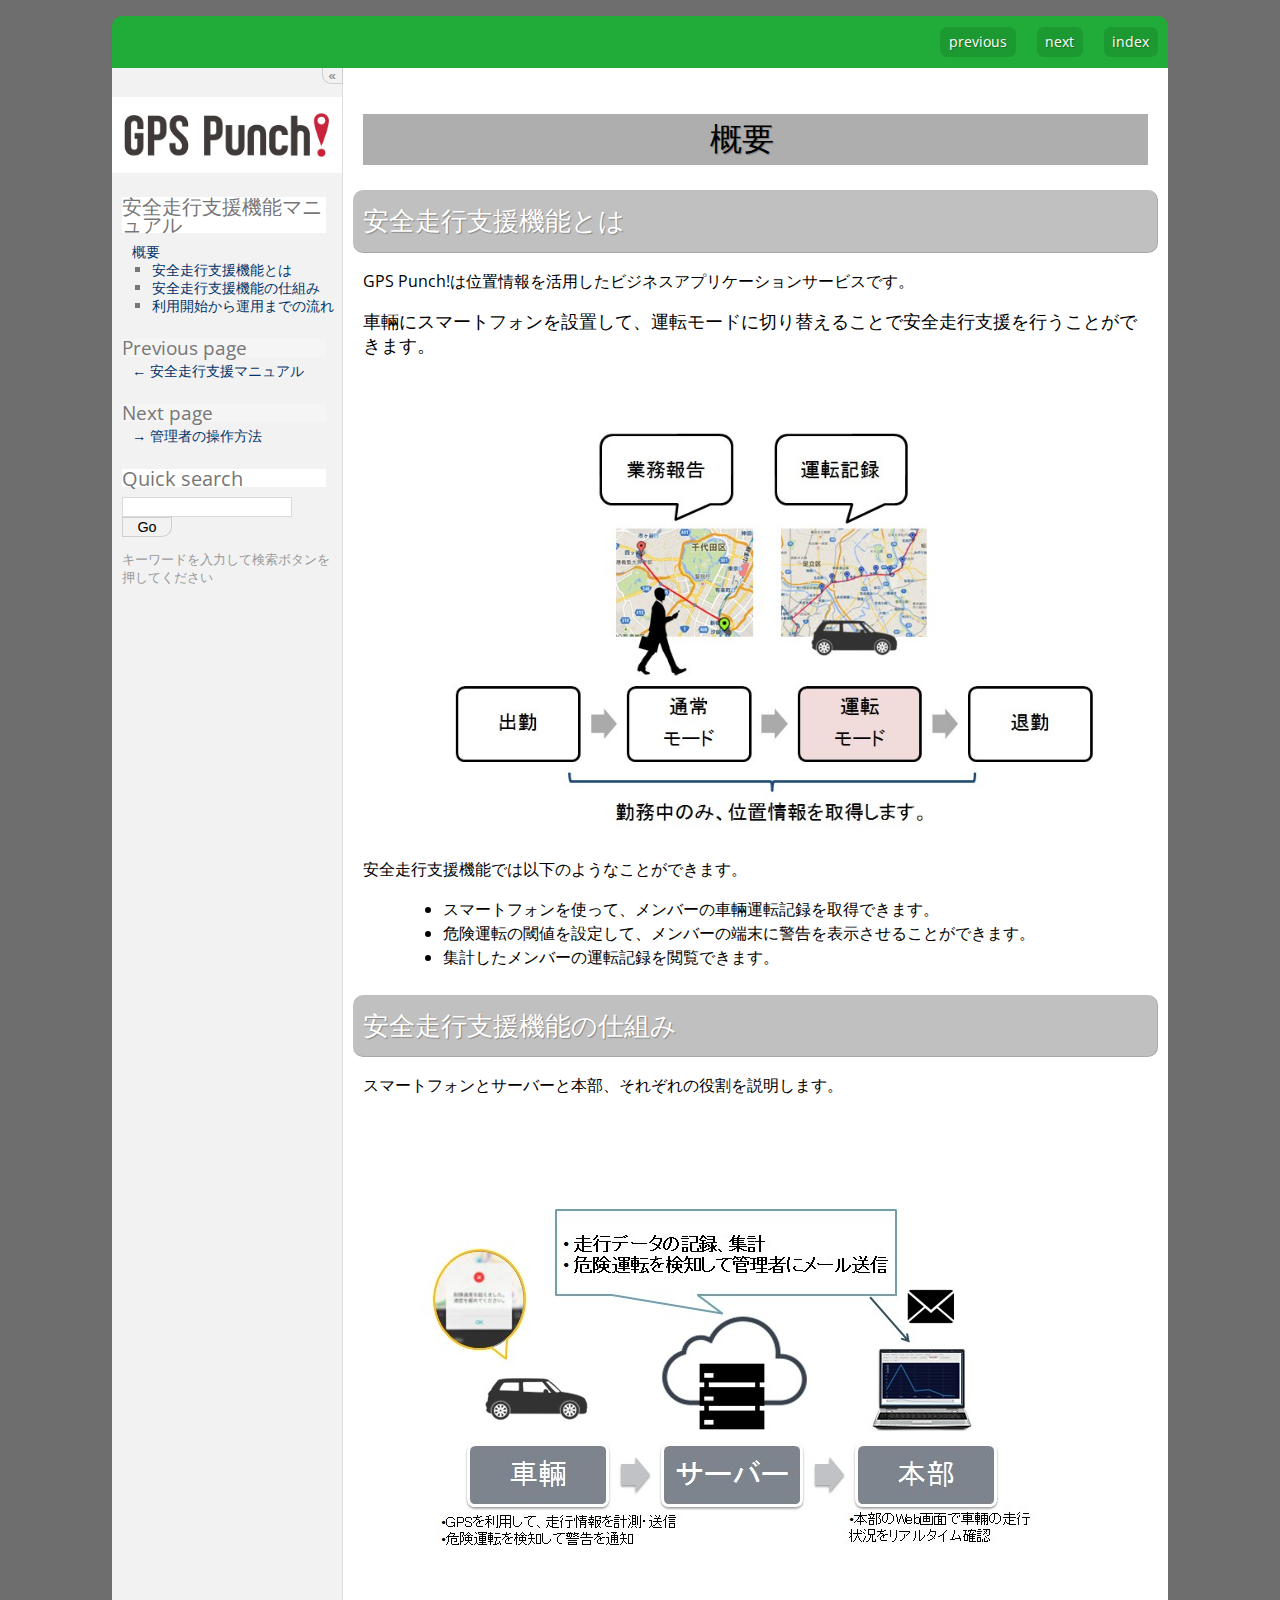
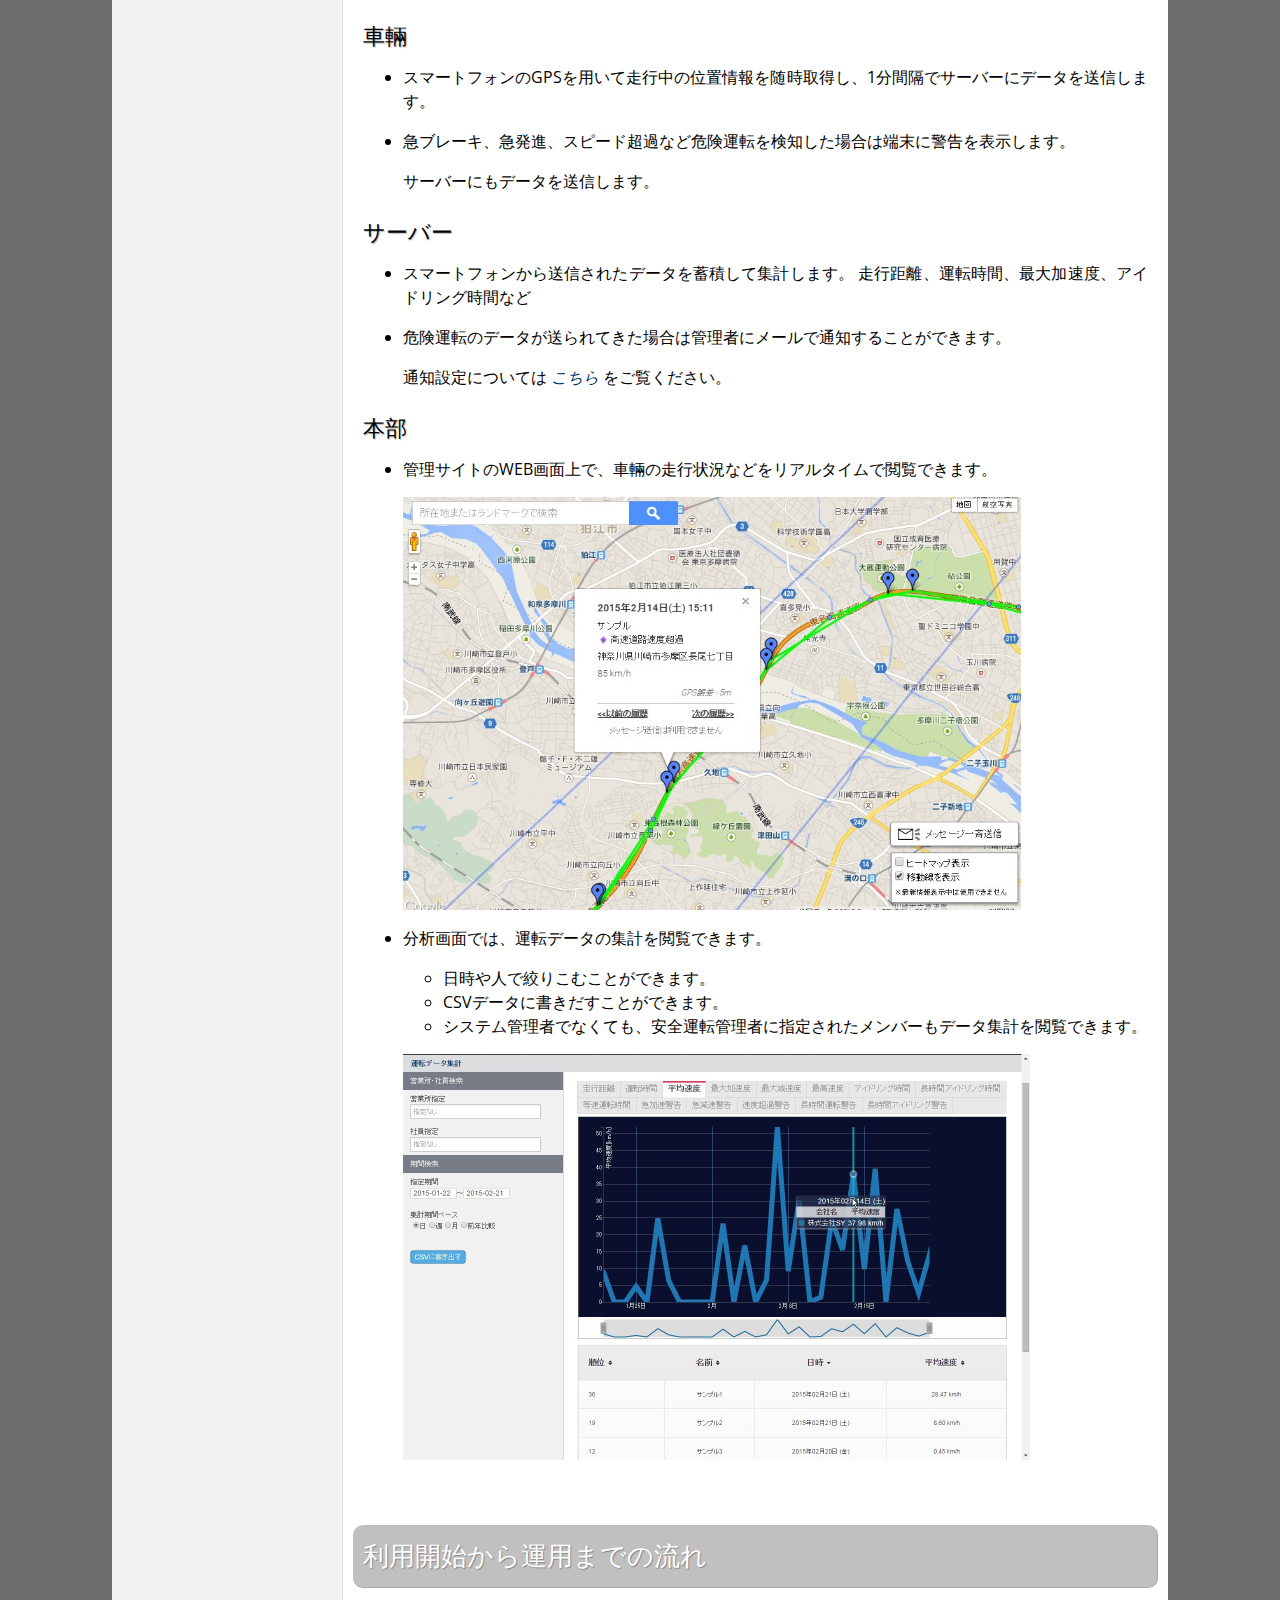
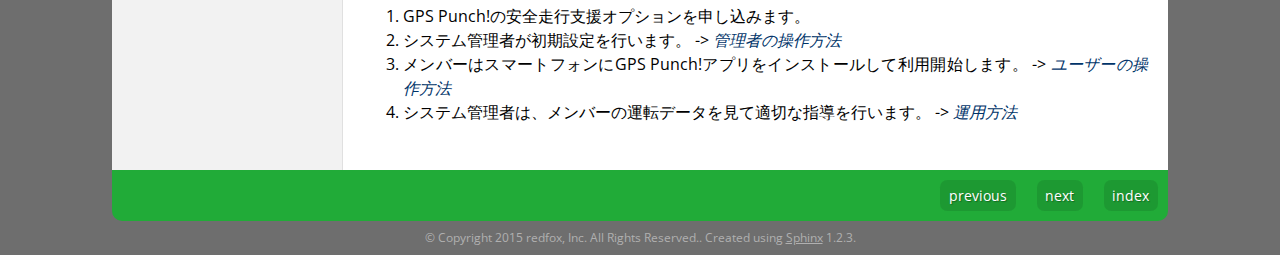
==== chap1.html @ 5a8c41eb "2015-03-09: v1.0.0 released." ====
<!DOCTYPE html PUBLIC "-//W3C//DTD XHTML 1.0 Transitional//EN"
  "http://www.w3.org/TR/xhtml1/DTD/xhtml1-transitional.dtd">


<html xmlns="http://www.w3.org/1999/xhtml">
  <head>
    <meta http-equiv="Content-Type" content="text/html; charset=utf-8" />
    
    <title>概要 &mdash; sds 1.0.0 documentation</title>
    
    <link rel="stylesheet" href="_static/help.css" type="text/css" />
    <link rel="stylesheet" href="_static/pygments.css" type="text/css" />
    <link rel="stylesheet" href="//fonts.googleapis.com/css?family=Noticia+Text|Open+Sans|Droid+Sans+Mono" type="text/css" />
    
    <script type="text/javascript">
      var DOCUMENTATION_OPTIONS = {
        URL_ROOT:    './',
        VERSION:     '1.0.0',
        COLLAPSE_INDEX: false,
        FILE_SUFFIX: '.html',
        HAS_SOURCE:  true
      };
    </script>
    <script type="text/javascript" src="_static/jquery.js"></script>
    <script type="text/javascript" src="_static/underscore.js"></script>
    <script type="text/javascript" src="_static/doctools.js"></script>
    <script type="text/javascript" src="_static/jquery.balloon.js"></script>
    <script type="text/javascript" src="_static/jquery.smooth-scroll.min.js"></script>
    <script type="text/javascript" src="_static/help.js"></script>
    <script type="text/javascript" src="_static/jquery.cookie.js"></script>
    <script type="text/javascript" src="_static/cloud.js"></script>
    <link rel="top" title="sds 1.0.0 documentation" href="index.html" />
    <link rel="next" title="管理者の操作方法" href="chap2.html" />
    <link rel="prev" title="安全走行支援マニュアル" href="index.html" /> 
        <meta name="viewport" content="width=device-width, initial-scale=1">
  </head>
  <body>
    <div class="relbar-top">
        
    <div class="related">
      <h3>Navigation</h3>
      <ul>
        <li class="right" style="margin-right: 10px">
          <a href="genindex.html" title="General Index"
             accesskey="I">index</a></li>
        <li class="right" >
          <a href="chap2.html" title="管理者の操作方法"
             accesskey="N">next</a> &nbsp; &nbsp;</li>
        <li class="right" >
          <a href="index.html" title="安全走行支援マニュアル"
             accesskey="P">previous</a> &nbsp; &nbsp;</li>
    <li><a href="index.html">sds 1.0.0 documentation</a> &raquo;</li>
 
      </ul>
    </div>
    </div>
  

    <div class="document">
      <div class="documentwrapper">
        <div class="bodywrapper">
          <div class="body">
            
<div class="section" id="id1">
<h1>概要<a class="headerlink" href="#id1" title="Permalink to this headline">¶</a></h1>
<div class="section" id="id2">
<h2>安全走行支援機能とは<a class="headerlink" href="#id2" title="Permalink to this headline">¶</a></h2>
<p>GPS Punch!は位置情報を活用したビジネスアプリケーションサービスです。</p>
<dl class="docutils">
<dt>車輛にスマートフォンを設置して、運転モードに切り替えることで安全走行支援を行うことができます。</dt>
<dd><img alt="記録の仕組みについて" src="_images/chp1_1.jpg" /></dd>
</dl>
<p>安全走行支援機能では以下のようなことができます。</p>
<blockquote>
<div><ul class="simple">
<li>スマートフォンを使って、メンバーの車輛運転記録を取得できます。</li>
<li>危険運転の閾値を設定して、メンバーの端末に警告を表示させることができます。</li>
<li>集計したメンバーの運転記録を閲覧できます。</li>
</ul>
</div></blockquote>
</div>
<div class="section" id="id3">
<h2>安全走行支援機能の仕組み<a class="headerlink" href="#id3" title="Permalink to this headline">¶</a></h2>
<p>スマートフォンとサーバーと本部、それぞれの役割を説明します。</p>
<blockquote>
<div><a class="reference internal" href="_images/chp1_2.jpg"><img alt="機能について" src="_images/chp1_2.jpg" style="width: 679.0px; height: 483.0px;" /></a></div></blockquote>
<div class="section" id="id4">
<h3>車輛<a class="headerlink" href="#id4" title="Permalink to this headline">¶</a></h3>
<ul>
<li><p class="first">スマートフォンのGPSを用いて走行中の位置情報を随時取得し、1分間隔でサーバーにデータを送信します。</p>
</li>
<li><p class="first">急ブレーキ、急発進、スピード超過など危険運転を検知した場合は端末に警告を表示します。</p>
<p>サーバーにもデータを送信します。</p>
</li>
</ul>
</div>
<div class="section" id="id5">
<h3>サーバー<a class="headerlink" href="#id5" title="Permalink to this headline">¶</a></h3>
<ul>
<li><p class="first">スマートフォンから送信されたデータを蓄積して集計します。
走行距離、運転時間、最大加速度、アイドリング時間など</p>
</li>
<li><p class="first">危険運転のデータが送られてきた場合は管理者にメールで通知することができます。</p>
<p>通知設定については <a class="reference internal" href="chap4.html#about-notice"><em>こちら</em></a> をご覧ください。</p>
</li>
</ul>
</div>
<div class="section" id="id6">
<h3>本部<a class="headerlink" href="#id6" title="Permalink to this headline">¶</a></h3>
<ul>
<li><p class="first">管理サイトのWEB画面上で、車輛の走行状況などをリアルタイムで閲覧できます。</p>
<p><a class="reference internal" href="_images/chp1_3.jpg"><img alt="リアルタイム確認" src="_images/chp1_3.jpg" style="width: 618.1px; height: 412.3px;" /></a></p>
</li>
<li><p class="first">分析画面では、運転データの集計を閲覧できます。</p>
<ul class="simple">
<li>日時や人で絞りこむことができます。</li>
<li>CSVデータに書きだすことができます。</li>
<li>システム管理者でなくても、安全運転管理者に指定されたメンバーもデータ集計を閲覧できます。</li>
</ul>
<p><a class="reference internal" href="_images/chp1_4.jpg"><img alt="分析について" src="_images/chp1_4.jpg" style="width: 627.0px; height: 406.0px;" /></a></p>
</li>
</ul>
<div class="line-block">
<div class="line"><br /></div>
</div>
</div>
</div>
<div class="section" id="id7">
<h2>利用開始から運用までの流れ<a class="headerlink" href="#id7" title="Permalink to this headline">¶</a></h2>
<ol class="arabic simple">
<li>GPS Punch!の安全走行支援オプションを申し込みます。</li>
<li>システム管理者が初期設定を行います。 -&gt; <a class="reference internal" href="chap2.html"><em>管理者の操作方法</em></a></li>
<li>メンバーはスマートフォンにGPS Punch!アプリをインストールして利用開始します。 -&gt; <a class="reference internal" href="chap3.html"><em>ユーザーの操作方法</em></a></li>
<li>システム管理者は、メンバーの運転データを見て適切な指導を行います。 -&gt; <a class="reference internal" href="chap4.html"><em>運用方法</em></a></li>
</ol>
</div>
</div>


          </div>
        </div>
      </div>
      <div class="sphinxsidebar">
        <div class="sphinxsidebarwrapper">
        <p class="logo"><a href="index.html" title="index">
          <img class="logo" src="_static/gpsp_logo.jpg" alt="Logo"/>
        </a></p>
  <h3><a href="index.html">安全走行支援機能マニュアル</a></h3>
  <ul>
<li><a class="reference internal" href="#">概要</a><ul>
<li><a class="reference internal" href="#id2">安全走行支援機能とは</a></li>
<li><a class="reference internal" href="#id3">安全走行支援機能の仕組み</a></li>
<li><a class="reference internal" href="#id7">利用開始から運用までの流れ</a></li>
</ul>
</li>
</ul>

  <div class="sphinxprev">
    <h4>Previous page</h4>
    <p class="topless"><a href="index.html"
                          title="Previous page">&larr; 安全走行支援マニュアル</a></p>
  </div>
  <div class="sphinxnext">
    <h4>Next page</h4>
    <p class="topless"><a href="chap2.html"
                          title="Next page">&rarr; 管理者の操作方法</a></p>
  </div>
<div id="searchbox" style="display: none">
  <h3>Quick search</h3>
    <form class="search" action="search.html" method="get">
      <input type="text" name="q" />
      <input type="submit" value="Go" />
      <input type="hidden" name="check_keywords" value="yes" />
      <input type="hidden" name="area" value="default" />
    </form>
    <p class="searchtip" style="font-size: 90%">
    キーワードを入力して検索ボタンを押してください
    </p>
</div>
<script type="text/javascript">$('#searchbox').show(0);</script>
<script>
  (function(i,s,o,g,r,a,m){i['GoogleAnalyticsObject']=r;i[r]=i[r]||function(){
  (i[r].q=i[r].q||[]).push(arguments)},i[r].l=1*new Date();a=s.createElement(o),
  m=s.getElementsByTagName(o)[0];a.async=1;a.src=g;m.parentNode.insertBefore(a,m)
  })(window,document,'script','//www.google-analytics.com/analytics.js','ga');

  ga('create', 'UA-36034455-1', 'auto');
  ga('send', 'pageview');

</script>
        </div>
      </div>
      <div class="clearer"></div>
    </div>
    <div class="relbar-bottom">
        
    <div class="related">
      <h3>Navigation</h3>
      <ul>
        <li class="right" style="margin-right: 10px">
          <a href="genindex.html" title="General Index"
             >index</a></li>
        <li class="right" >
          <a href="chap2.html" title="管理者の操作方法"
             >next</a> &nbsp; &nbsp;</li>
        <li class="right" >
          <a href="index.html" title="安全走行支援マニュアル"
             >previous</a> &nbsp; &nbsp;</li>
    <li><a href="index.html">sds 1.0.0 documentation</a> &raquo;</li>
 
      </ul>
    </div>
    </div>

    <div class="footer">
        &copy; Copyright 2015 redfox, Inc. All Rights Reserved..
      Created using <a href="http://sphinx-doc.org/">Sphinx</a> 1.2.3.
    </div>
    <!-- cloud_sptheme 1.4 -->
  </body>
</html>
---- _static/help.css ----
@import url("cloud.css");
body {
    background-color: #6e6e6e !important;
}
div.related {
    background-color: #21ab38 !important;
}
h1 {
    background-color: #aeaeae !important;
}
h2 {
    background-color: #c0c0c0 !important;
    font-style:normal !important;
}
h3{
    background-color: #fff !important;
}
h4{
    background-color: #f5f5f5 !important;
}

div.sphinxsidebar #searchbox input[type="submit"] {
    width: 50px;
}
dt[id^='term'] {
    font-size: 100%;
    font-style:bold;
}
img.sp { max-height: 200px;}
.related li:last-child {
    visibility: hidden;
}
.strike {
    text-decoration: line-through;
}
.align-bottom {
    vertical-align: middle;
}
---- _static/pygments.css ----
.highlight .hll { background-color: #ffffcc }
.highlight  { background: #eeffcc; }
.highlight .c { color: #408090; font-style: italic } /* Comment */
.highlight .err { border: 1px solid #FF0000 } /* Error */
.highlight .k { color: #007020; font-weight: bold } /* Keyword */
.highlight .o { color: #666666 } /* Operator */
.highlight .cm { color: #408090; font-style: italic } /* Comment.Multiline */
.highlight .cp { color: #007020 } /* Comment.Preproc */
.highlight .c1 { color: #408090; font-style: italic } /* Comment.Single */
.highlight .cs { color: #408090; background-color: #fff0f0 } /* Comment.Special */
.highlight .gd { color: #A00000 } /* Generic.Deleted */
.highlight .ge { font-style: italic } /* Generic.Emph */
.highlight .gr { color: #FF0000 } /* Generic.Error */
.highlight .gh { color: #000080; font-weight: bold } /* Generic.Heading */
.highlight .gi { color: #00A000 } /* Generic.Inserted */
.highlight .go { color: #333333 } /* Generic.Output */
.highlight .gp { color: #c65d09; font-weight: bold } /* Generic.Prompt */
.highlight .gs { font-weight: bold } /* Generic.Strong */
.highlight .gu { color: #800080; font-weight: bold } /* Generic.Subheading */
.highlight .gt { color: #0044DD } /* Generic.Traceback */
.highlight .kc { color: #007020; font-weight: bold } /* Keyword.Constant */
.highlight .kd { color: #007020; font-weight: bold } /* Keyword.Declaration */
.highlight .kn { color: #007020; font-weight: bold } /* Keyword.Namespace */
.highlight .kp { color: #007020 } /* Keyword.Pseudo */
.highlight .kr { color: #007020; font-weight: bold } /* Keyword.Reserved */
.highlight .kt { color: #902000 } /* Keyword.Type */
.highlight .m { color: #208050 } /* Literal.Number */
.highlight .s { color: #4070a0 } /* Literal.String */
.highlight .na { color: #4070a0 } /* Name.Attribute */
.highlight .nb { color: #007020 } /* Name.Builtin */
.highlight .nc { color: #0e84b5; font-weight: bold } /* Name.Class */
.highlight .no { color: #60add5 } /* Name.Constant */
.highlight .nd { color: #555555; font-weight: bold } /* Name.Decorator */
.highlight .ni { color: #d55537; font-weight: bold } /* Name.Entity */
.highlight .ne { color: #007020 } /* Name.Exception */
.highlight .nf { color: #06287e } /* Name.Function */
.highlight .nl { color: #002070; font-weight: bold } /* Name.Label */
.highlight .nn { color: #0e84b5; font-weight: bold } /* Name.Namespace */
.highlight .nt { color: #062873; font-weight: bold } /* Name.Tag */
.highlight .nv { color: #bb60d5 } /* Name.Variable */
.highlight .ow { color: #007020; font-weight: bold } /* Operator.Word */
.highlight .w { color: #bbbbbb } /* Text.Whitespace */
.highlight .mf { color: #208050 } /* Literal.Number.Float */
.highlight .mh { color: #208050 } /* Literal.Number.Hex */
.highlight .mi { color: #208050 } /* Literal.Number.Integer */
.highlight .mo { color: #208050 } /* Literal.Number.Oct */
.highlight .sb { color: #4070a0 } /* Literal.String.Backtick */
.highlight .sc { color: #4070a0 } /* Literal.String.Char */
.highlight .sd { color: #4070a0; font-style: italic } /* Literal.String.Doc */
.highlight .s2 { color: #4070a0 } /* Literal.String.Double */
.highlight .se { color: #4070a0; font-weight: bold } /* Literal.String.Escape */
.highlight .sh { color: #4070a0 } /* Literal.String.Heredoc */
.highlight .si { color: #70a0d0; font-style: italic } /* Literal.String.Interpol */
.highlight .sx { color: #c65d09 } /* Literal.String.Other */
.highlight .sr { color: #235388 } /* Literal.String.Regex */
.highlight .s1 { color: #4070a0 } /* Literal.String.Single */
.highlight .ss { color: #517918 } /* Literal.String.Symbol */
.highlight .bp { color: #007020 } /* Name.Builtin.Pseudo */
.highlight .vc { color: #bb60d5 } /* Name.Variable.Class */
.highlight .vg { color: #bb60d5 } /* Name.Variable.Global */
.highlight .vi { color: #bb60d5 } /* Name.Variable.Instance */
.highlight .il { color: #208050 } /* Literal.Number.Integer.Long */
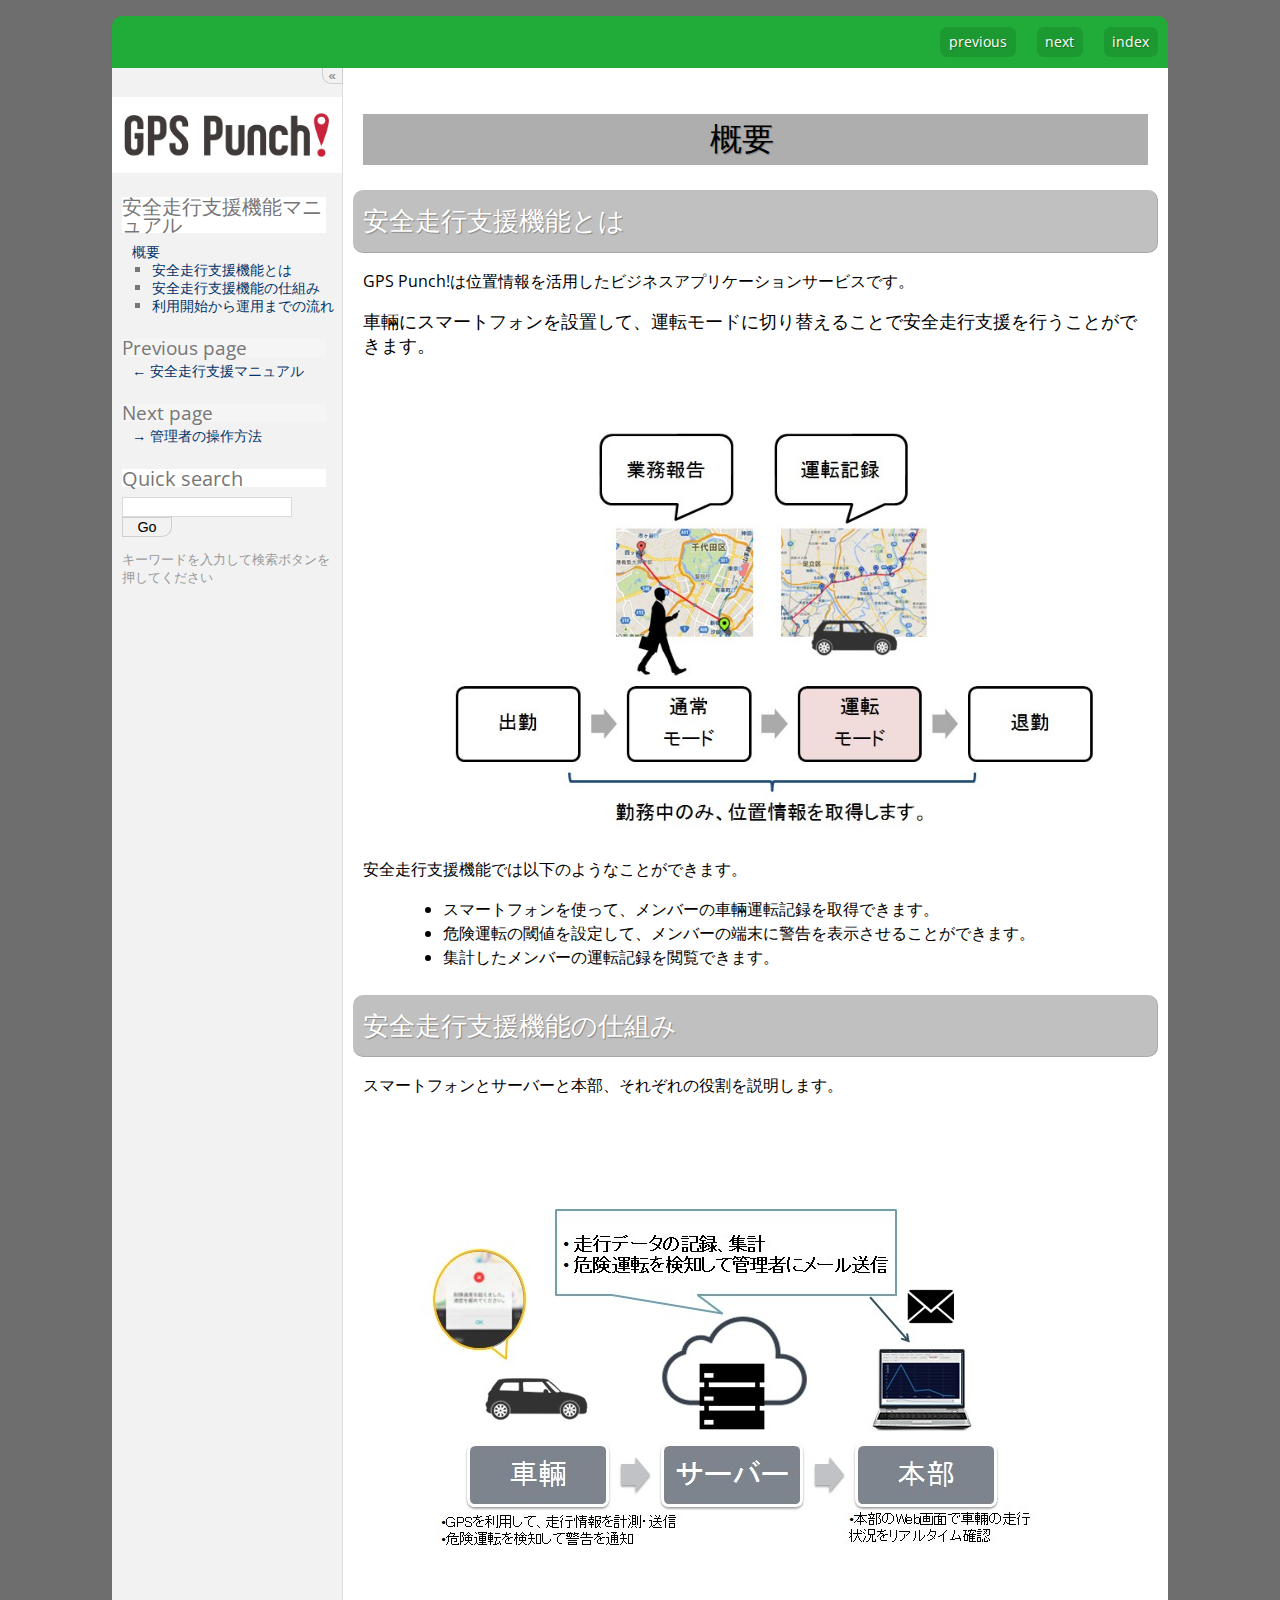
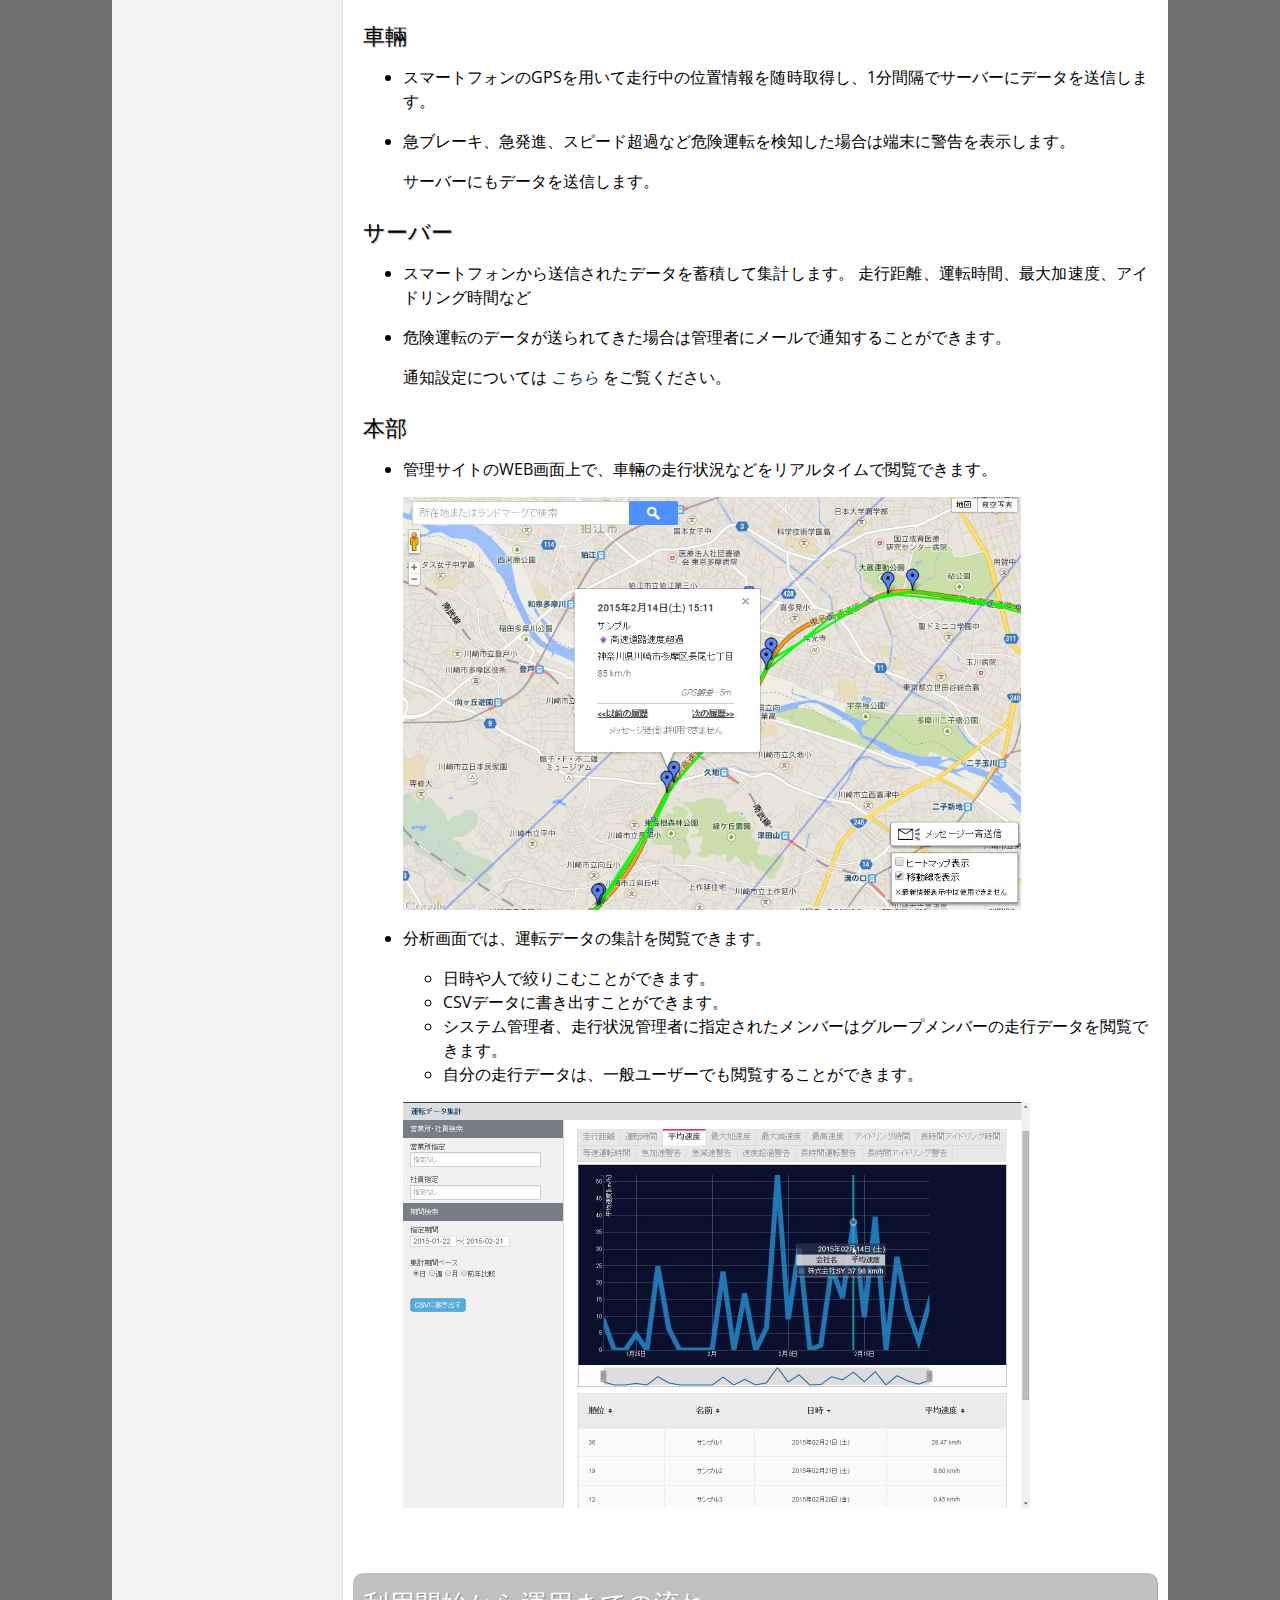
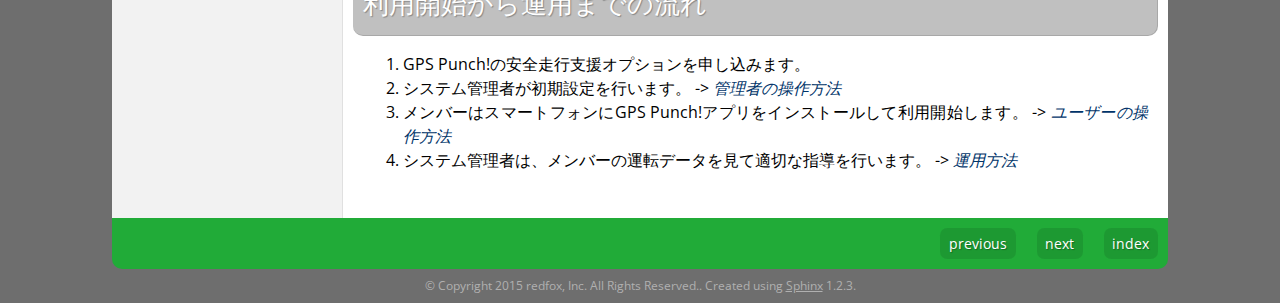
==== commit 08da5c8b: "Fixed contents v2.8.5" ====
--- a/chap1.html
+++ b/chap1.html
@@ -116,8 +116,9 @@
 <li><p class="first">分析画面では、運転データの集計を閲覧できます。</p>
 <ul class="simple">
 <li>日時や人で絞りこむことができます。</li>
-<li>CSVデータに書きだすことができます。</li>
-<li>システム管理者でなくても、安全運転管理者に指定されたメンバーもデータ集計を閲覧できます。</li>
+<li>CSVデータに書き出すことができます。</li>
+<li>システム管理者、走行状況管理者に指定されたメンバーはグループメンバーの走行データを閲覧できます。</li>
+<li>自分の走行データは、一般ユーザーでも閲覧することができます。</li>
 </ul>
 <p><a class="reference internal" href="_images/chp1_4.jpg"><img alt="分析について" src="_images/chp1_4.jpg" style="width: 627.0px; height: 406.0px;" /></a></p>
 </li>
--- a/_static/help.css
+++ b/_static/help.css
@@ -18,7 +18,9 @@
 h4{
     background-color: #f5f5f5 !important;
 }
-
+img {
+    height: auto !important;
+}
 div.sphinxsidebar #searchbox input[type="submit"] {
     width: 50px;
 }
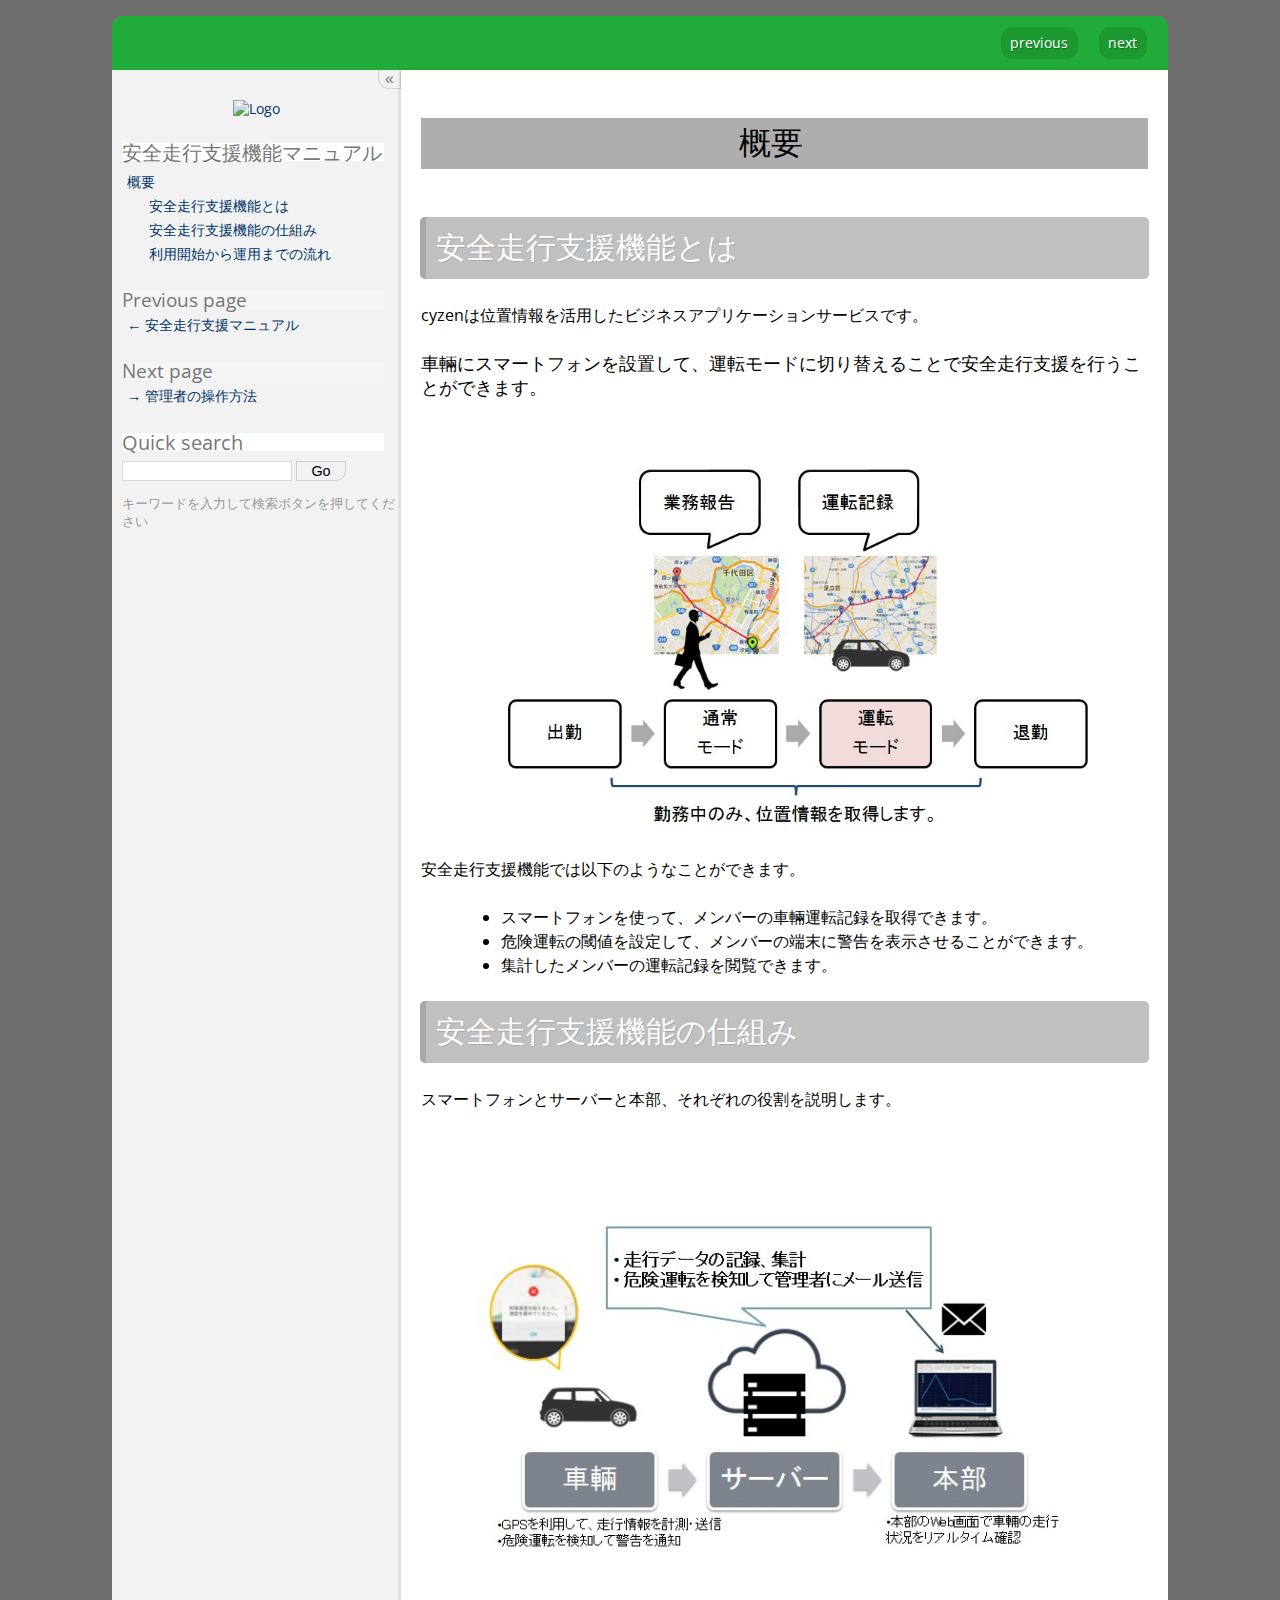
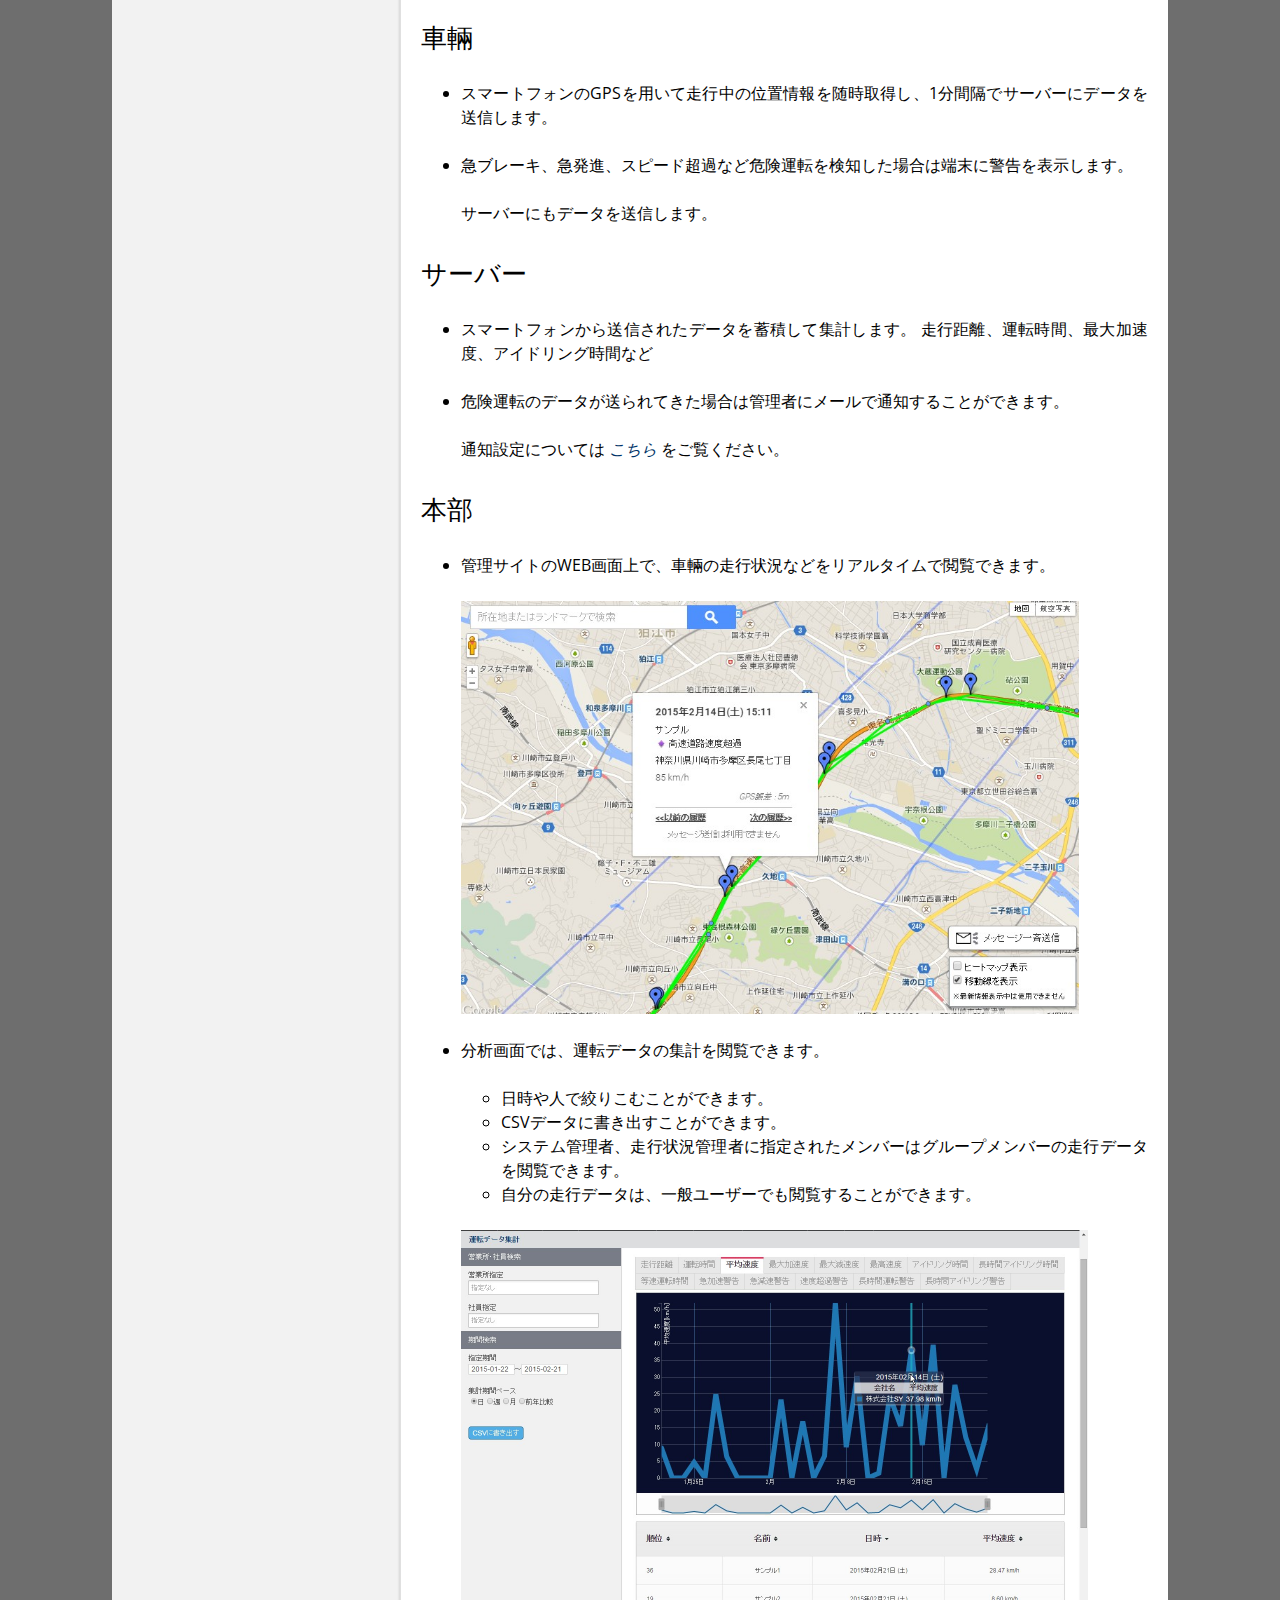
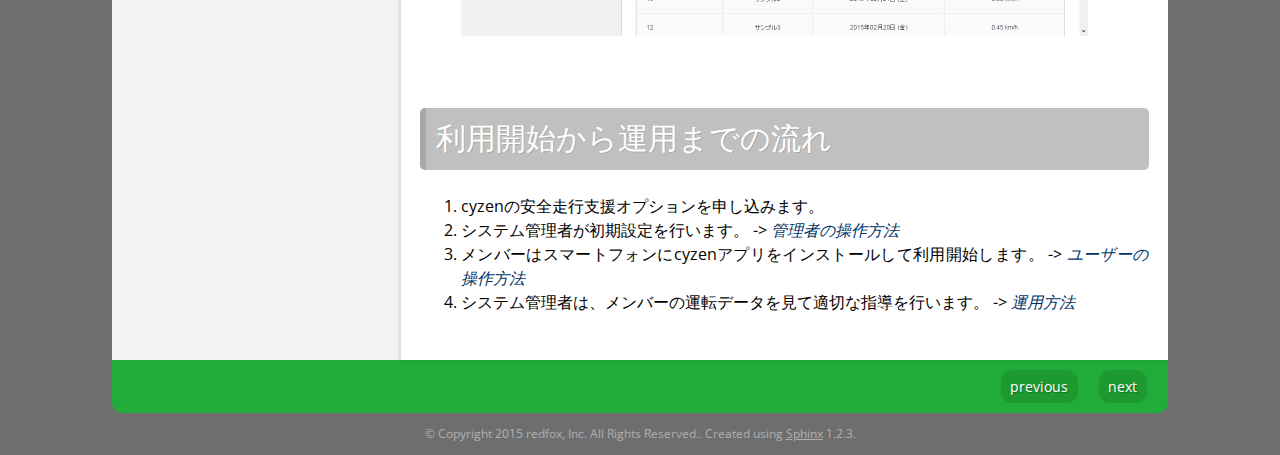
==== commit a1ba76e1: "Fixed service name" ====
--- a/chap1.html
+++ b/chap1.html
@@ -42,7 +42,7 @@
     <div class="related">
       <h3>Navigation</h3>
       <ul>
-        <li class="right" style="margin-right: 10px">
+        <li class="right" style="margin-right: 10px;display:none">
           <a href="genindex.html" title="General Index"
              accesskey="I">index</a></li>
         <li class="right" >
@@ -67,7 +67,7 @@
 <h1>概要<a class="headerlink" href="#id1" title="Permalink to this headline">¶</a></h1>
 <div class="section" id="id2">
 <h2>安全走行支援機能とは<a class="headerlink" href="#id2" title="Permalink to this headline">¶</a></h2>
-<p>GPS Punch!は位置情報を活用したビジネスアプリケーションサービスです。</p>
+<p>cyzenは位置情報を活用したビジネスアプリケーションサービスです。</p>
 <dl class="docutils">
 <dt>車輛にスマートフォンを設置して、運転モードに切り替えることで安全走行支援を行うことができます。</dt>
 <dd><img alt="記録の仕組みについて" src="_images/chp1_1.jpg" /></dd>
@@ -131,9 +131,9 @@
 <div class="section" id="id7">
 <h2>利用開始から運用までの流れ<a class="headerlink" href="#id7" title="Permalink to this headline">¶</a></h2>
 <ol class="arabic simple">
-<li>GPS Punch!の安全走行支援オプションを申し込みます。</li>
+<li>cyzenの安全走行支援オプションを申し込みます。</li>
 <li>システム管理者が初期設定を行います。 -&gt; <a class="reference internal" href="chap2.html"><em>管理者の操作方法</em></a></li>
-<li>メンバーはスマートフォンにGPS Punch!アプリをインストールして利用開始します。 -&gt; <a class="reference internal" href="chap3.html"><em>ユーザーの操作方法</em></a></li>
+<li>メンバーはスマートフォンにcyzenアプリをインストールして利用開始します。 -&gt; <a class="reference internal" href="chap3.html"><em>ユーザーの操作方法</em></a></li>
 <li>システム管理者は、メンバーの運転データを見て適切な指導を行います。 -&gt; <a class="reference internal" href="chap4.html"><em>運用方法</em></a></li>
 </ol>
 </div>
@@ -146,7 +146,7 @@
       <div class="sphinxsidebar">
         <div class="sphinxsidebarwrapper">
         <p class="logo"><a href="index.html" title="index">
-          <img class="logo" src="_static/gpsp_logo.jpg" alt="Logo"/>
+          <img class="logo" src="_static/cyzen_logo.png" alt="Logo"/>
         </a></p>
   <h3><a href="index.html">安全走行支援機能マニュアル</a></h3>
   <ul>
@@ -200,7 +200,7 @@
     <div class="related">
       <h3>Navigation</h3>
       <ul>
-        <li class="right" style="margin-right: 10px">
+        <li class="right" style="margin-right: 10px;display:none">
           <a href="genindex.html" title="General Index"
              >index</a></li>
         <li class="right" >
--- a/_static/pygments.css
+++ b/_static/pygments.css
@@ -40,6 +40,7 @@
 .highlight .nv { color: #bb60d5 } /* Name.Variable */
 .highlight .ow { color: #007020; font-weight: bold } /* Operator.Word */
 .highlight .w { color: #bbbbbb } /* Text.Whitespace */
+.highlight .mb { color: #208050 } /* Literal.Number.Bin */
 .highlight .mf { color: #208050 } /* Literal.Number.Float */
 .highlight .mh { color: #208050 } /* Literal.Number.Hex */
 .highlight .mi { color: #208050 } /* Literal.Number.Integer */
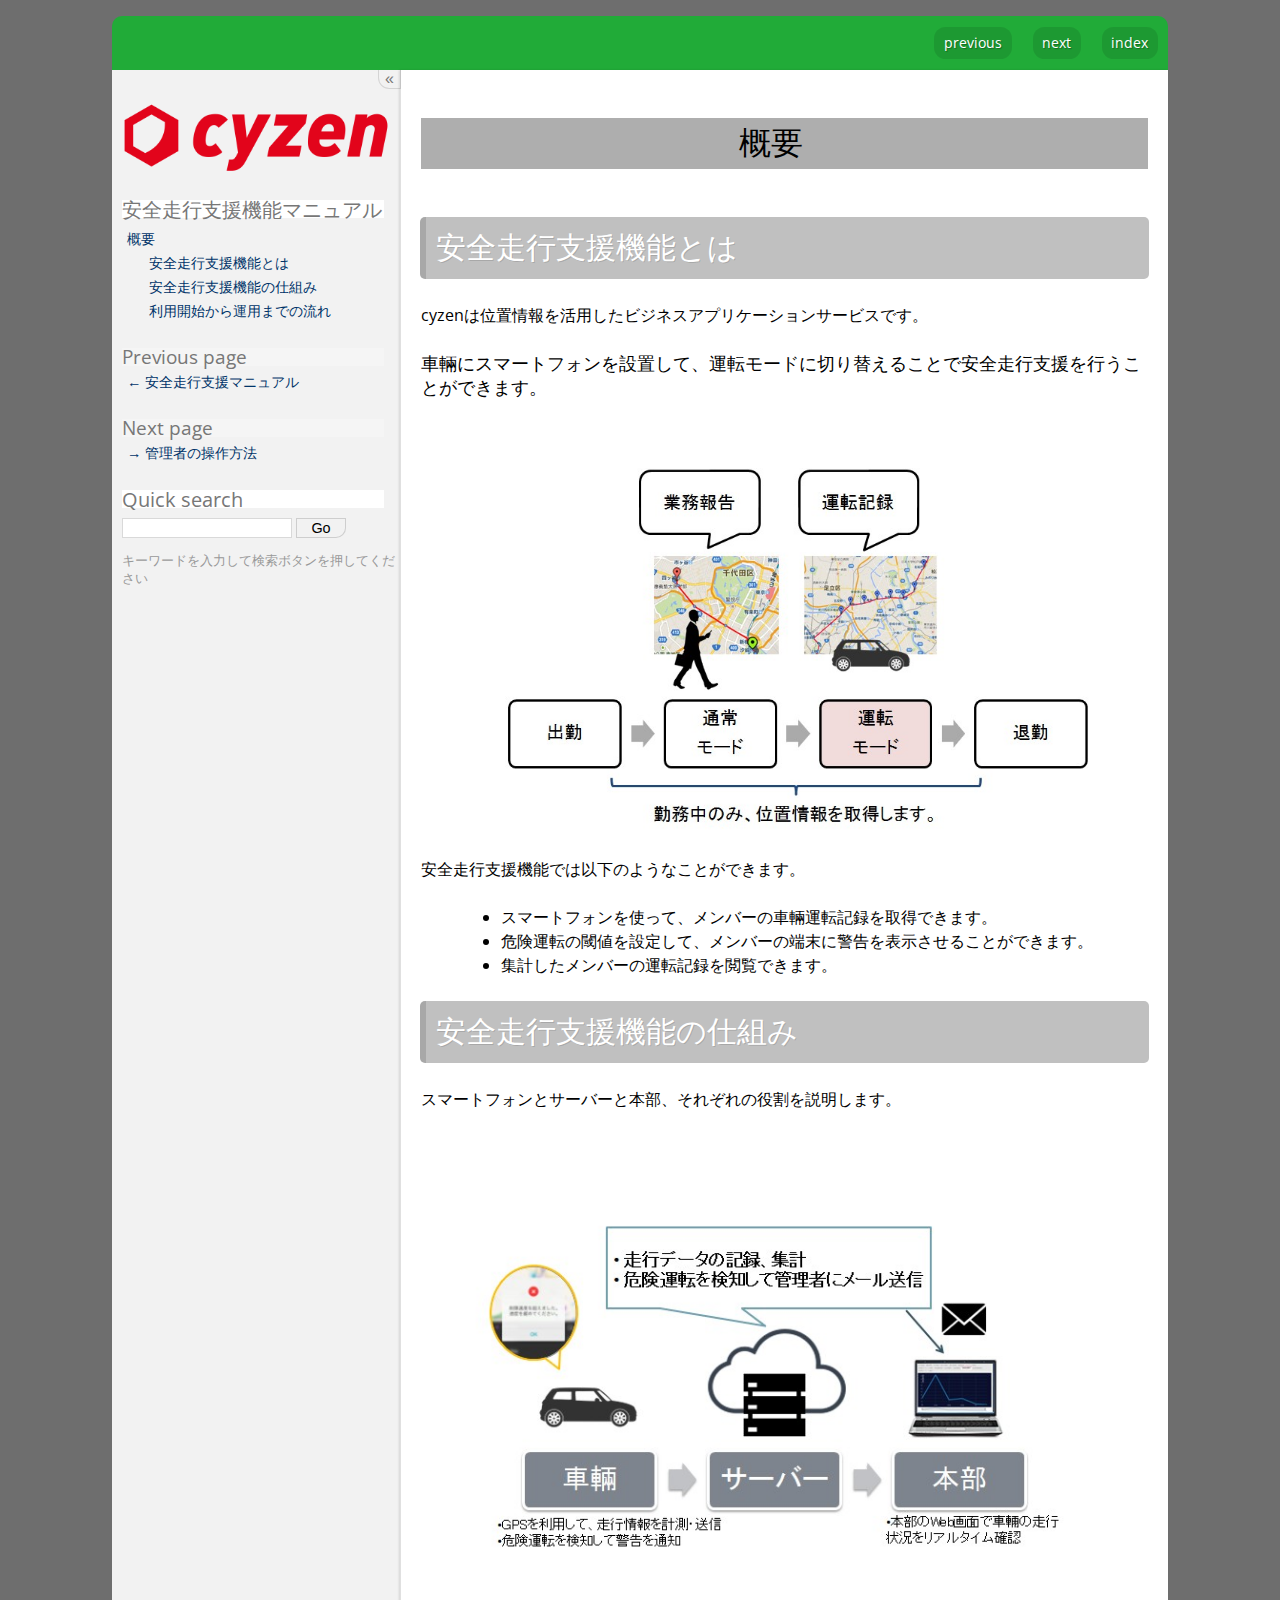
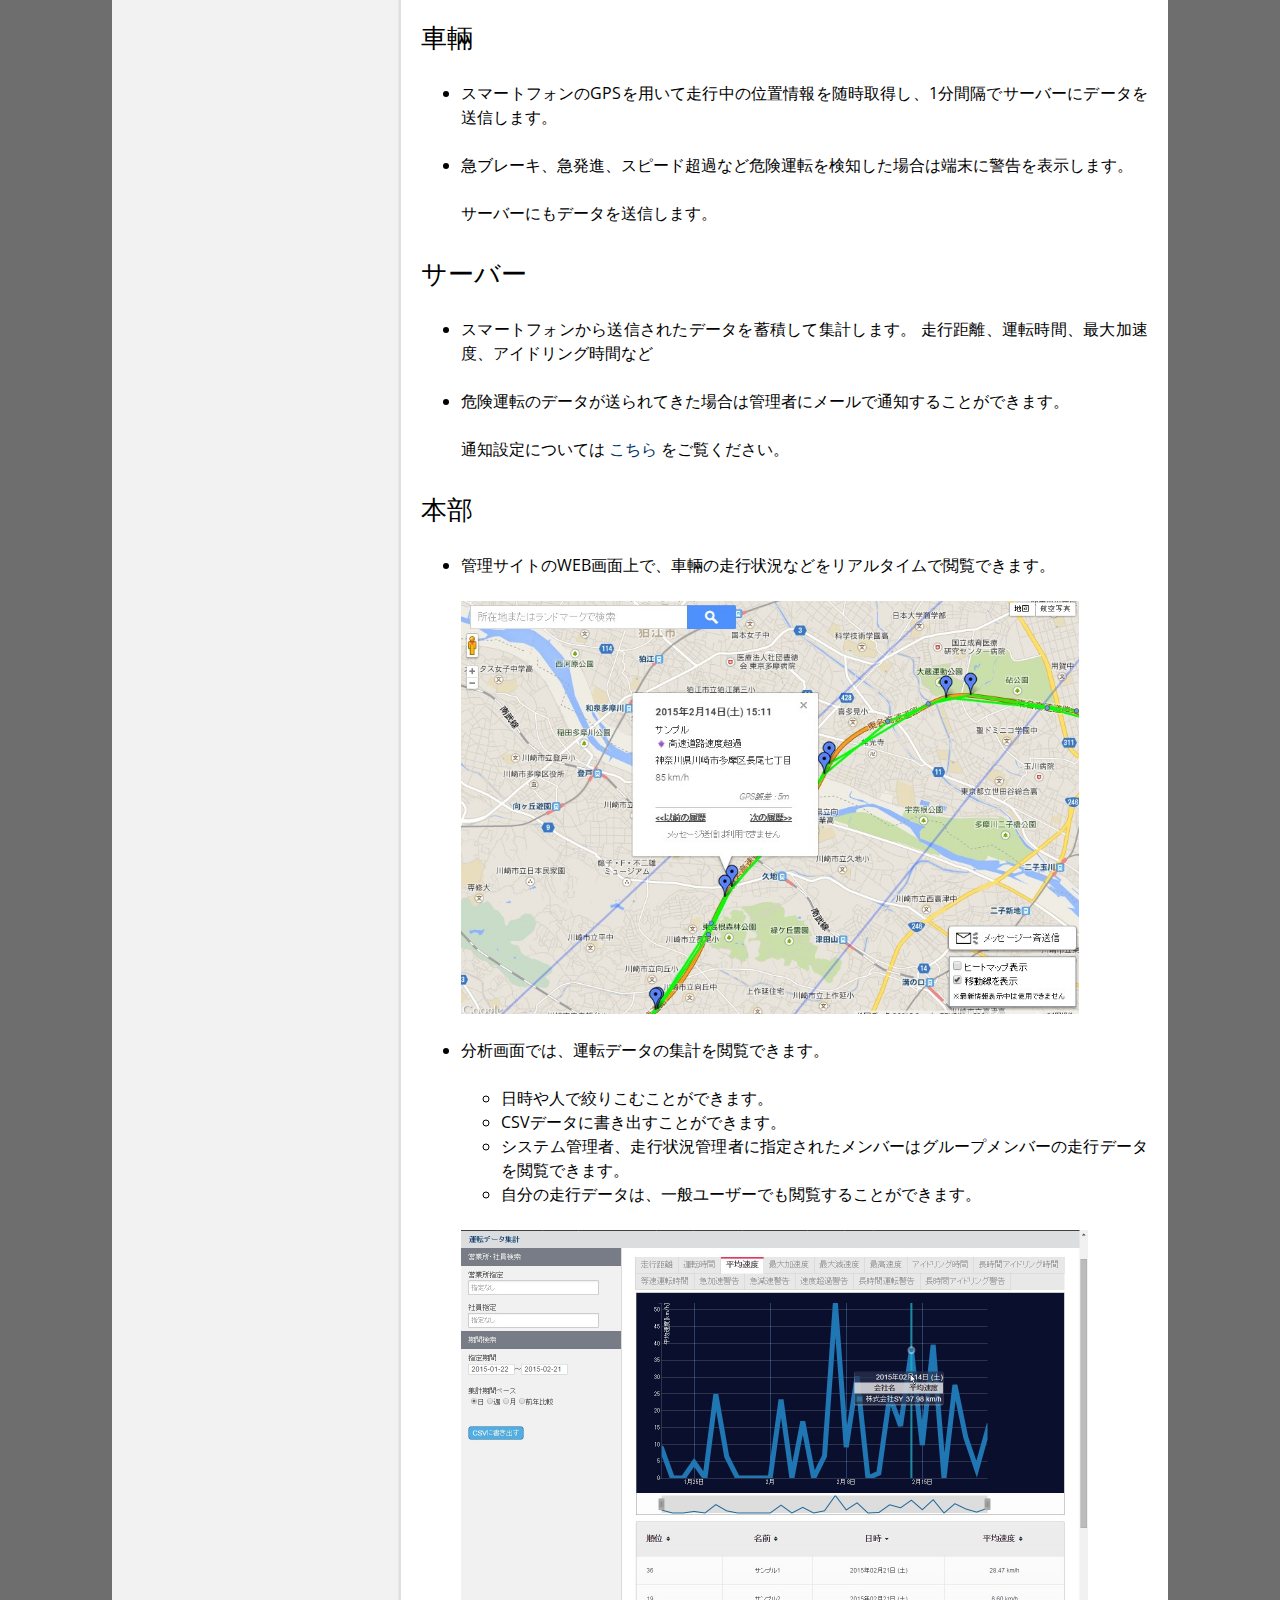
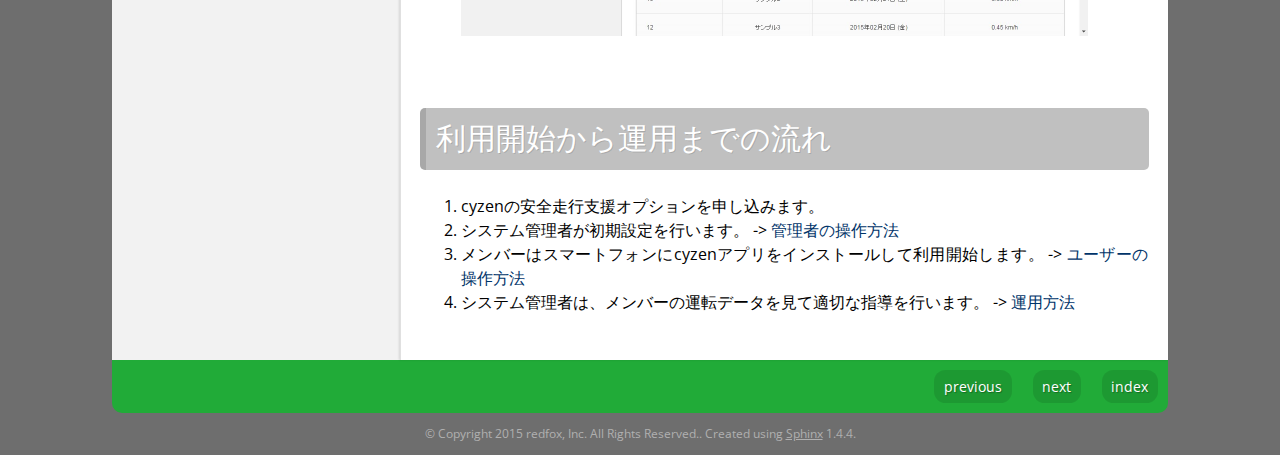
==== commit 73732a99: "Fixed images" ====
--- a/chap1.html
+++ b/chap1.html
@@ -36,13 +36,13 @@
     <link rel="prev" title="安全走行支援マニュアル" href="index.html" /> 
         <meta name="viewport" content="width=device-width, initial-scale=1">
   </head>
-  <body>
+  <body role="document">
     <div class="relbar-top">
         
-    <div class="related">
+    <div class="related" role="navigation" aria-label="related navigation">
       <h3>Navigation</h3>
       <ul>
-        <li class="right" style="margin-right: 10px;display:none">
+        <li class="right" style="margin-right: 10px">
           <a href="genindex.html" title="General Index"
              accesskey="I">index</a></li>
         <li class="right" >
@@ -61,7 +61,7 @@
     <div class="document">
       <div class="documentwrapper">
         <div class="bodywrapper">
-          <div class="body">
+          <div class="body" role="main">
             
 <div class="section" id="id1">
 <h1>概要<a class="headerlink" href="#id1" title="Permalink to this headline">¶</a></h1>
@@ -103,7 +103,7 @@
 走行距離、運転時間、最大加速度、アイドリング時間など</p>
 </li>
 <li><p class="first">危険運転のデータが送られてきた場合は管理者にメールで通知することができます。</p>
-<p>通知設定については <a class="reference internal" href="chap4.html#about-notice"><em>こちら</em></a> をご覧ください。</p>
+<p>通知設定については <a class="reference internal" href="chap4.html#about-notice"><span class="std std-ref">こちら</span></a> をご覧ください。</p>
 </li>
 </ul>
 </div>
@@ -132,9 +132,9 @@
 <h2>利用開始から運用までの流れ<a class="headerlink" href="#id7" title="Permalink to this headline">¶</a></h2>
 <ol class="arabic simple">
 <li>cyzenの安全走行支援オプションを申し込みます。</li>
-<li>システム管理者が初期設定を行います。 -&gt; <a class="reference internal" href="chap2.html"><em>管理者の操作方法</em></a></li>
-<li>メンバーはスマートフォンにcyzenアプリをインストールして利用開始します。 -&gt; <a class="reference internal" href="chap3.html"><em>ユーザーの操作方法</em></a></li>
-<li>システム管理者は、メンバーの運転データを見て適切な指導を行います。 -&gt; <a class="reference internal" href="chap4.html"><em>運用方法</em></a></li>
+<li>システム管理者が初期設定を行います。 -&gt; <a class="reference internal" href="chap2.html"><span class="doc">管理者の操作方法</span></a></li>
+<li>メンバーはスマートフォンにcyzenアプリをインストールして利用開始します。 -&gt; <a class="reference internal" href="chap3.html"><span class="doc">ユーザーの操作方法</span></a></li>
+<li>システム管理者は、メンバーの運転データを見て適切な指導を行います。 -&gt; <a class="reference internal" href="chap4.html"><span class="doc">運用方法</span></a></li>
 </ol>
 </div>
 </div>
@@ -143,7 +143,7 @@
           </div>
         </div>
       </div>
-      <div class="sphinxsidebar">
+      <div class="sphinxsidebar" role="navigation" aria-label="main navigation">
         <div class="sphinxsidebarwrapper">
         <p class="logo"><a href="index.html" title="index">
           <img class="logo" src="_static/cyzen_logo.png" alt="Logo"/>
@@ -197,10 +197,10 @@
     </div>
     <div class="relbar-bottom">
         
-    <div class="related">
+    <div class="related" role="navigation" aria-label="related navigation">
       <h3>Navigation</h3>
       <ul>
-        <li class="right" style="margin-right: 10px;display:none">
+        <li class="right" style="margin-right: 10px">
           <a href="genindex.html" title="General Index"
              >index</a></li>
         <li class="right" >
@@ -215,9 +215,9 @@
     </div>
     </div>
 
-    <div class="footer">
+    <div class="footer" role="contentinfo">
         &copy; Copyright 2015 redfox, Inc. All Rights Reserved..
-      Created using <a href="http://sphinx-doc.org/">Sphinx</a> 1.2.3.
+      Created using <a href="http://sphinx-doc.org/">Sphinx</a> 1.4.4.
     </div>
     <!-- cloud_sptheme 1.4 -->
   </body>
